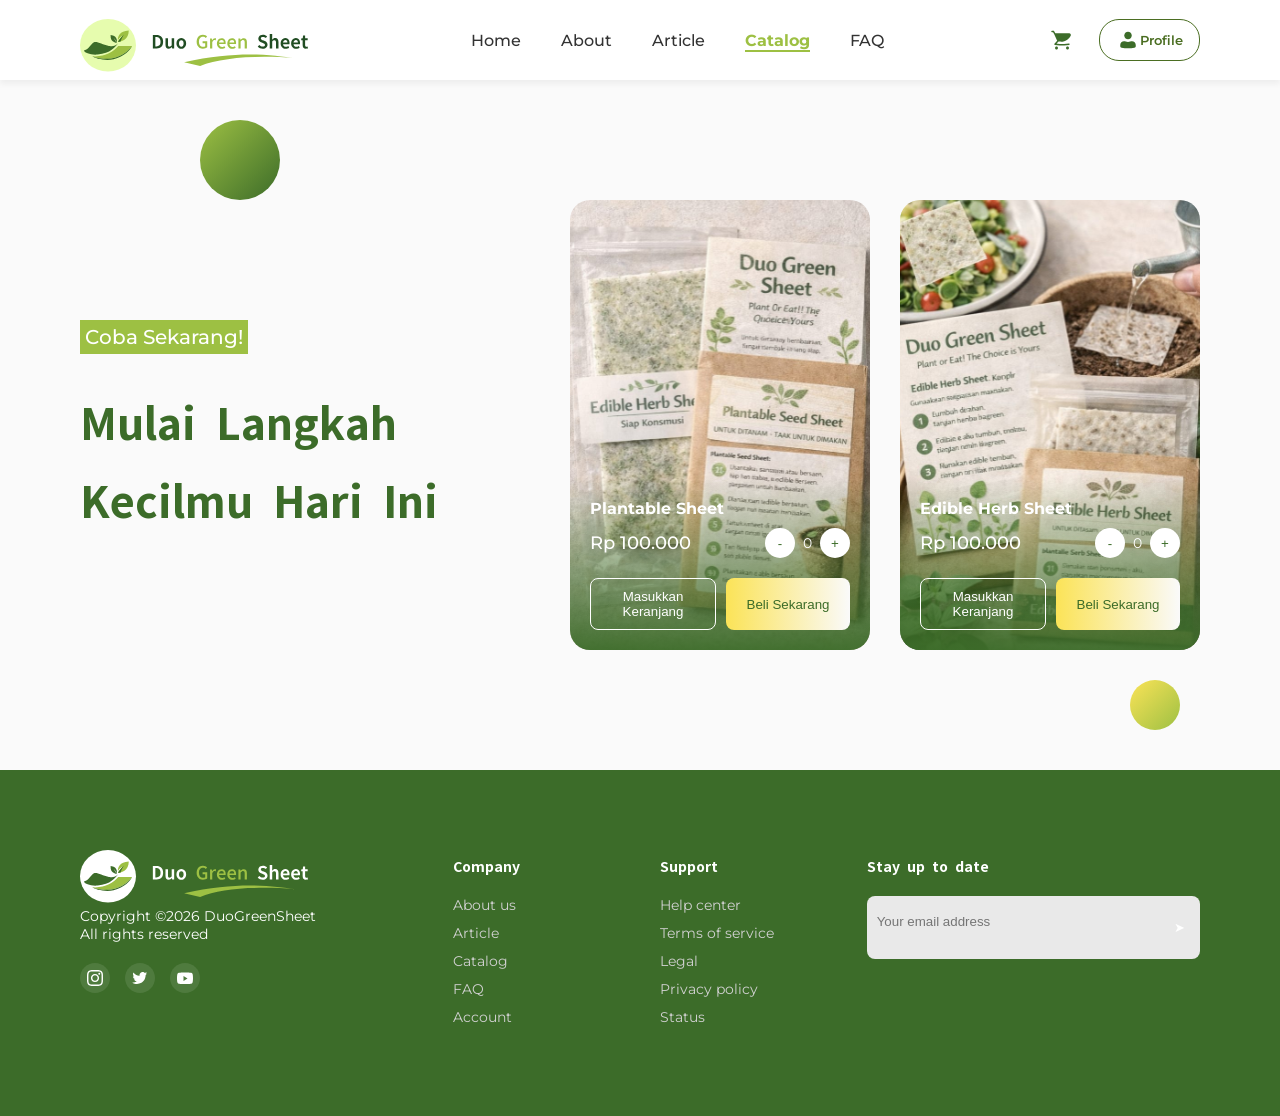
==== catalog.html @ 2142ee09 "first commit" ====
<!DOCTYPE html>
<html lang="id">
<head>
    <meta charset="UTF-8">
    <meta name="viewport" content="width=device-width, initial-scale=1.0">
    <title>Catalog - Duo Green Sheet</title>

    <link href="https://fonts.googleapis.com/css2?family=Montserrat:wght@400;500;600;700&display=swap" rel="stylesheet">
    <link rel="stylesheet" href="style.css">
</head>

<body>

<!-- NAVBAR (SAMA PERSIS HOME) -->
<nav class="navbar">
    <div class="logo">
        <img src="LogoNavbar.svg">
    </div>

    <ul class="nav-links">
        <li><a href="home.html">Home</a></li>
        <li><a href="about.html">About</a></li>
        <li><a href="article.html">Article</a></li>
        <li><a href="catalog.html" class="active">Catalog</a></li>
        <li><a href="#">FAQ</a></li>
    </ul>

    <div class="nav-actions">
        <button class="icon-btn">
            <img src="Icon/Shopping-cart.svg">
        </button>
        <button class="btn-profile">
            <img src="Icon/User.svg"> Profile
        </button>
    </div>
</nav>


<!-- SECTION CATALOG -->
<section class="catalog-section">

    <!-- TEXT KIRI -->
    <div class="catalog-text">
        <span class="badge">Coba Sekarang!</span>
        <h1>Mulai Langkah<br>Kecilmu Hari Ini</h1>
    </div>

    <!-- PRODUCT -->
    <div class="catalog-products">

        <!-- CARD 1 -->
        <div class="catalog-card">
            <img src="Plantable Seed Sheet.svg">

            <div class="catalog-overlay">
                <h3>Plantable Sheet</h3>
                <div class="price-row">
                    <p class="price">Rp 100.000</p>

                <div class="qty">
                    <button class="minus">-</button>
                    <span class="count">0</span>
                    <button class="plus">+</button>
                </div>
            </div>

                <div class="catalog-btns">
                    <button class="btn-cart">Masukkan Keranjang</button>
                    <button class="btn-buy">Beli Sekarang</button>
                </div>
            </div>
        </div>

        <!-- CARD 2 -->
        <div class="catalog-card">
            <img src="Edible Herb Sheet.svg">

            <div class="catalog-overlay">
                <h3>Edible Herb Sheet</h3>
                <div class="price-row">
                    <p class="price">Rp 100.000</p>
                
                <div class="qty">
                    <button class="minus">-</button>
                    <span class="count">0</span>
                    <button class="plus">+</button>
                </div>
            </div>
                <div class="catalog-btns">
                    <button class="btn-cart">Masukkan Keranjang</button>
                    <button class="btn-buy">Beli Sekarang</button>
                </div>
            </div>
        </div>

    </div>

    <!-- DECOR -->
    <div class="circle-decor top"></div>
    <div class="circle-decor bottom"></div>

</section>


<!-- FOOTER (SAMA HOME) -->
<footer class="footer">
    <div class="footer-container">
        <div class="footer-col">
            <img src="LogoFooter.svg" alt="Logo" class="footer-logo">
            <p>Copyright ©2026 DuoGreenSheet<br>All rights reserved</p>
            <div class="social-links">
                <a href="#"><img src="instagramicon.svg" alt="IG"></a>
                <a href="#"><img src="TwitterIcon.svg" alt="Twitter"></a>
                <a href="#"><img src="YoutubeIcon.svg" alt="YT"></a>
            </div>
        </div>

        <div class="footer-col">
            <h3>Company</h3>
            <ul>
                <li><a href="#">About us</a></li>
                <li><a href="#">Article</a></li>
                <li><a href="#">Catalog</a></li>
                <li><a href="#">FAQ</a></li>
                <li><a href="#">Account</a></li>
            </ul>
        </div>

        <div class="footer-col">
            <h3>Support</h3>
            <ul>
                <li><a href="#">Help center</a></li>
                <li><a href="#">Terms of service</a></li>
                <li><a href="#">Legal</a></li>
                <li><a href="#">Privacy policy</a></li>
                <li><a href="#">Status</a></li>
            </ul>
        </div>

        <div class="footer-col">
            <h3>Stay up to date</h3>
            <div class="newsletter">
                <input type="email" placeholder="Your email address">
                <button type="submit">➤</button>
            </div>
        </div>
    </div>
</footer>
<script>
document.querySelectorAll('.qty').forEach(qtyBox => {
    const minus = qtyBox.querySelector('.minus');
    const plus = qtyBox.querySelector('.plus');
    const count = qtyBox.querySelector('.count');

    let value = 1;

    plus.addEventListener('click', () => {
        value++;
        count.textContent = value;
    });

    minus.addEventListener('click', () => {
        if (value > 1) {
            value--;
            count.textContent = value;
        }
    });
});
</script>

</body>
</html>
---- style.css ----
@font-face {
    font-family: 'NarNoor';
    src: url('fonts/Narnoor-Regular.ttf') format('truetype');
    font-weight: 400; /* Normal */
}

@font-face {
    font-family: 'NarNoor';
    src: url('fonts/Narnoor-Medium.ttf') format('truetype');
    font-weight: 500;
}

@font-face {
    font-family: 'NarNoor';
    src: url('fonts/Narnoor-Bold.ttf') format('truetype');
    font-weight: 700;
}

@font-face {
    font-family: 'NarNoor';
    src: url('fonts/Narnoor-ExtraBold.ttf') format('truetype');
    font-weight: 800;
}
* {
    margin: 0;
    padding: 0;
    box-sizing: border-box;
}

body { height: 100vh; display: flex; }

.container { display: flex; width: 100%; }

/* Bagian Kiri (Hijau) */
.left-side { 
    flex: 1;
    background: linear-gradient(180deg, #8dc63f 0%, #4b6e22 100%);
    display: flex;
    align-items: center;
    padding-left: 80px;
    color: white;
}
.hello-label {
    background: #9DC043;
    color: white;
    padding: 5px 15px;
    font-size: 29px;
    font-weight:600;
    font-family: 'Montserrat', sans-serif;
}
.left-side h1 {
    font-family: 'NarNoor', sans-serif;
    font-size: 3.5rem;
    font-weight: 500; /* Ini akan otomatis memanggil Narnoor-Bold.ttf */
 
}

/* Bagian Kanan (Form) */
.right-side {
    flex: 1;
    display: flex;
    justify-content: center;
    align-items: center;
    background: white;
}

.login-form h2 {
    margin-bottom: 15px; font-family: 'Montserrat', sans-serif;
}
.login-form { width: 400px; }

.logo { display: flex; align-items: center; margin-bottom: 30px; gap: 10px; }

input {
    width: 100%;
    padding: 12px;
    margin: 8px 0 20px 0;
    border: 1px solid #ccc;
    border-radius: 6px;
}

.password-field {
    position: relative;
    width: 100%;
}

/* Input diberi padding kanan agar teks tidak menabrak icon */
.password-field input {
    width: 100%;
    padding: 12px 40px 12px 12px; /* padding kanan 40px supaya teks tidak tertutup icon */
    box-sizing: border-box;
}

/* Icon diposisikan absolut agar bisa masuk ke dalam input */
.eye-icon {
    position: absolute;
    right: 12px;        /* Jarak dari sisi kanan */
    top: 30%;           /* Menengahkan posisi secara vertikal */
    cursor: pointer;
    display: flex;
    align-items: center;
}

/* Atur ukuran icon */
.eye-icon img {
    width: 20px;
    height: 20px;
}

.divider { text-align: center; margin: 20px 0; color: #777; font-size: 0.9rem; }

.btn-google {
    width: 100%;
    padding: 12px;
    border: 1px solid #4b6e22;
    background: white;
    color: #4b6e22;
    border-radius: 6px;
    cursor: pointer;

    display: flex;
    align-items: center;      /* vertical center */
    justify-content: center;  /* horizontal center */
    gap: 8px;                 /* jarak icon & teks */
}

.form-actions { display: flex; gap: 10px; margin-top: 20px; }

.btn-secondary { flex: 1; padding: 12px; border: 1px solid #4b6e22; background: white; color: #4b6e22; border-radius: 6px; cursor: pointer; }
.btn-primary {
    flex: 1;
    padding: 12px;
    border: none;
    background: #aaa; /* Warna abu-abu saat belum aktif */
    color: white;
    border-radius: 6px;
    cursor: not-allowed; /* Kursor dilarang */
    transition: 0.3s;
}

/* Style tombol saat aktif */
.btn-primary.active {
    background: linear-gradient(90deg, #8dc63f 0%, #4b6e22 100%);
    cursor: pointer;
    font-display: block;
}

/* Memastikan input terhubung dengan fungsi checkForm */
input {
    width: 100%;
    padding: 12px;
    margin: 8px 0 20px 0;
    border: 1px solid #ccc;
    border-radius: 6px;
}
.right-side {
    font-family: 'Montserrat', sans-serif;
}

/* Opsional: Jika ingin memastikan input dan tombol juga ikut terupdate */
.login-form input, 
.login-form button, 
.login-form label {
    font-family: 'Montserrat', sans-serif;
}
/* Pastikan ukuran font tetap proporsional */
.login-form h2 {
    font-size: 24px;
    margin-bottom: 20px;
}

/* Container Utama */
.container {
    display: flex;
    width: 100%;
    min-height: 100vh;
    /* Transisi smooth untuk seluruh container */
    transition: all 0.4s cubic-bezier(0.25, 0.8, 0.25, 1);
}

/* Animasi Geser Smooth */
.page-transition {
    /* Animasi berjalan selama 300ms, persis seperti settingan Figma kamu */
    animation: slideInOut 0.3s cubic-bezier(0.25, 0.1, 0.25, 1) forwards;
}

@keyframes slideInOut {
    0% {
        opacity: 0;
        transform: translateX(50px); /* Mulai dari agak ke kanan */
    }
    100% {
        opacity: 1;
        transform: translateX(0);    /* Berhenti di posisi asli */
    }
}

/* Tambahkan ini agar tidak ada "kedipan" saat transisi */
body {
    overflow-x: hidden; 
}

/* Tombol agar terlihat lebih interaktif (hover effect) */
.btn-primary:not(:disabled) {
    cursor: pointer;
    transition: transform 0.2s ease, background 0.3s ease;
}

.btn-primary:not(:disabled):hover {
    transform: translateY(-2px); /* Tombol sedikit naik saat di-hover */
    box-shadow: 0 4px 10px rgba(0,0,0,0.1);
}

/* Bagian Next Step SignUp */
.progress-container { margin-bottom: 20px; }

.progress-bar {
    position: relative;
    display: flex;
    justify-content: space-between; /* INI KUNCI */
    align-items: center;
    background: #e0e0e0;
    height: 4px;
    width: 100%;
    border-radius: 2px;
}

.step {
    width: 12px;
    height: 12px;
    background: #e0e0e0;
    border-radius: 50%;
    z-index: 1;
}

.step.active {
    background: #4b6e22;
}
.form-content {
    min-height: 280px; /* sesuaikan dikit */
}
#signupForm,
#verificationSection {
    width: 100%;
}

.login-form {
    display: flex;
    flex-direction: column;
}

/* Styling kotak kode verifikasi */
.code-box {
    width: 60px !important;
    height: 60px !important;
    font-size: 24px;
    text-align: center;
    border: 2px solid #ccc;
    border-radius: 8px;
    padding: 0 !important;
    margin: 0 !important;
}

.code-box:focus {
    border-color: #4b6e22;
    outline: none;
}

.progress-bar {
    position: relative;
    display: flex;
    align-items: center;
    background: #e0e0e0;
    height: 4px;
    width: 100%;
    border-radius: 2px;
}

/* GARIS YANG GERAK */
.progress-fill {
    position: absolute;
    height: 100%;
    width: 0%;
    background: #4b6e22;
    border-radius: 2px;
    transition: width 0.4s ease;
}

/* STEP */
.step {
    height: 12px;
    width: 12px;
    background: #e0e0e0;
    border-radius: 50%;
    z-index: 1;
}

/* STEP AKTIF */
.step.active {
    background: #4b6e22;
}

select {
    width: 100%;
    padding: 12px;
    margin: 8px 0 20px 0;
    border: 1px solid #ccc;
    border-radius: 6px;
    background: white;
    cursor: pointer;
    font-family: 'Montserrat', sans-serif;
}

/* Latar belakang buram */
.modal-overlay {
    position: fixed;
    top: 0;
    left: 0;
    width: 100%;
    height: 100%;
    background: rgba(0, 0, 0, 0.4); /* Hitam transparan */
    backdrop-filter: blur(5px); /* EFEK BURAM */
    display: flex;
    justify-content: center;
    align-items: center;
    z-index: 1000;
}

/* Kotak Pop-up */
.modal-content {
    background: #4b6e22; /* Hijau tua */
    color: white;
    padding: 40px;
    border-radius: 15px;
    text-align: center;
    width: 300px;
    font-family: 'Montserrat', sans-serif;
}

/* Spinner sederhana menggunakan CSS */
.spinner {
    width: 40px;
    height: 40px;
    border: 4px solid rgba(255,255,255,0.3);
    border-top: 4px solid white;
    border-radius: 50%;
    margin: 0 auto 20px;
    animation: spin 1s linear infinite;
}

@keyframes spin {
    0% { transform: rotate(0deg); }
    100% { transform: rotate(360deg); }
}

/* INI HALAMAN HOME! */
/* Navbar Styling */

body {
    display: block;
    margin: 0;
}
.logo img {
    padding-top: 40px; /* adjust sampai sejajar */
}
.navbar {
    display: flex;
    justify-content: space-between;
    align-items: center;
    height: 80px;
    padding: 20px 80px;
    padding-top: px;
    font-family: 'Montserrat', sans-serif;
    width: 100%;
    background: white;
    
    /* Tambahkan baris ini */
    box-shadow: 0 4px 6px rgba(0, 0, 0, 0.05); 
    
    /* Tambahkan z-index agar shadow tidak tertutup konten di bawahnya */
    position: fixed;
    top: 0;
    left: 0;
    z-index: 100;
    
}
.nav-links {
    display: flex;
    list-style: none;
    gap: 40px;
    align-items: center; /* Memastikan teks menu sejajar dengan logo */
    margin: 0;
    padding: 0;
}

.nav-links a {
    text-decoration: none;
    color: #333;
    font-weight: 500;
}

.nav-links a.active {
    color: #9DC043;
    font-weight: 700;
    border-bottom: 2px solid #9DC043;
}

.nav-actions { 
    display: flex; 
    gap: 20px; 
    align-items: center; /* Memastikan ikon keranjang & tombol profil sejajar */
}

/* Hero Section */
body {
    /* Tinggi navbar kamu adalah 80px, jadi tambahkan padding sebanyak itu */
    padding-top: 80px; 
    margin: 0;
}
.hero {
    position: relative; /* Penting untuk lapisan */
    display: flex;
    align-items: center;
    justify-content: space-between;
    padding: 0px 80px;
    background: linear-gradient(to right, #3C6C29, #3C6C29);
    margin: 0px;
    color: white;
    min-height: 90vh;

/* LAPISAN WARNA DI ATAS GAMBAR */
    background-image: 
        /* 1. Gradasi Warna (Lapisan Atas) */
         linear-gradient(
        to right, 
        rgba(75, 110, 34, 10),  /* kiri solid */
        rgba(75, 110, 34, 0)  /* kanan transparan */
        ),   /* kanan lebih transparan */
        /* 2. Gambar Latar Belakang (Lapisan Bawah) */
        url('herobanner.svg'); /* <-- Masukkan path gambar di sini */
    
    /* Pengaturan Gambar agar Full Layar dan Rapi */
    background-size: cover;      /* Gambar menutupi seluruh area section */
    background-position: center; /* Gambar diposisikan di tengah */
    background-repeat: no-repeat; /* Gambar tidak mengulang */

    /* INI KUNCI EFEK LENGKUNGAN */
    clip-path: ellipse(150% 100% at 50% 0%);
    
    /* Tambahan agar tidak ada jarak antara section di bawahnya */
    margin-bottom: -50px; 
    z-index: 1;
}**

.hero-content { flex: 1; max-width: 50%;}
.hero-content h1 {
    font-size: 3rem;
    margin: 10px 0;
    font-family: 'NarNoor', sans-serif;
    font-weight: 500; /* biar tegas */
    line-height: 1.1;
}
.hero-content .subtitle { font-size: 25px; font-family: 'Montserrat', sans-serif;}

.btn-explore {
    padding: 15px 30px;
    color: #3C6C29;
    background: linear-gradient(to right, #FBE357, #FAFAFA);
    border: none;
    border-radius: 8px;
    font-weight: 600;
    cursor: pointer;
    margin-top: 20px;
    font-family: 'Montserrat', sans-serif;
    font-size: medium;
}

/* Memastikan gambar memiliki tempat */
.hero-image {
    flex: 1;
    display: flex;
    justify-content: flex-end;
}

.hero-image { flex: 1; display: flex; justify-content: flex-end; }
.placeholder-img {
    width: 400px;
    height: 400px;
    background: rgba(255,255,255,0.2);
    border-radius: 20px;
}

.icon-btn {
    background: transparent;
    border: none;
    cursor: pointer;
    padding: 5px;
}

.btn-profile {
    display: flex;
    align-items: center;
    padding: 8px 16px;
    background: white;
    border: 1px solid #4b6e22;
    border-radius: 20px;
    cursor: pointer;
    font-family: 'Montserrat', sans-serif;
    color: #4b6e22;
    font-weight: 600;
}

/* Mengatur ukuran img di dalam button */
.nav-actions button img {
    display: block;
}

/* SECTION 2 */
.about-section {
    display: flex;
    align-items: center;
    justify-content: space-between;
    padding: 80px 80px;
    background-color: #FFF6D9; /* Warna latar belakang */
    min-height: 800px;
}

.about-content {
    flex: 1;
    padding-right: 40px;
}

.about-content .badge {
    background-color: #9DC043;
    color: white;
    font-size: 20px;
    padding: 5px 5px;
    font-family: 'Montserrat', sans-serif;
    font-weight: 500;
    display: inline-block;
    margin-bottom: 5px;
}

.about-content h1 {
    font-family: 'NarNoor', sans-serif;
    font-size: 50px;
    font-weight: 500;
    color: #3C6C29;

    margin-top: 0; 
    margin-bottom: 10px;  /* opsional */
}


.about-content p {
    font-family: 'Montserrat', sans-serif;
    color: #555;
    font-size: 18px;
    line-height: 1.6;
    margin-bottom: 20px;
    font-weight: 500;
    text-align: justify;
}

/* Area Gambar dengan Efek Kotak */
.about-image {
    flex: 1;
    position: relative;
    height: 400px;
    display: flex;
    align-items: center;
    justify-content: center;
}

.box-back {
    position: absolute;
    width: 150px;
    height: 150px;
    background-color: #3C6C29;
    top: -20px;
    left: -20px;
    border-radius: 20px;
    z-index: 1;
}

.box-front {
    position: absolute;
    width: 150px;
    height: 150px;
    background-color: #9DC043;
    bottom: -20px;
    right: -20px;
    border-radius: 20px;
    z-index: 1;
}

.product-img {
    position: relative;
    z-index: 2;
    width: 100%;
    max-width: 500px;
    border-radius: 20px;
}

/* SECTION 3 */
.product-section {
    padding: 80px 80px;
    text-align: center;
    background: #FAFAFA;
}
.badge {
    background-color: #9DC043;
    color: white;
    font-size: 20px; /* Disesuaikan agar tidak terlalu besar */
    padding: 5px 5px; /* Lebarkan samping agar terlihat seperti pill */
    border-radius: 0px; /* Membuat sudutnya melengkung */
    font-family: 'Montserrat', sans-serif;
    font-weight: 500;
    display: inline-block; /* Agar bisa diatur rata tengah oleh parent */
    margin-bottom: 15px;
}
.header-section { 
    text-align: center; 
    margin-bottom: 40px; 
}

.header-section p {
    font-family: 'Montserrat', sans-serif;
    font-size: 18px;
    color: #777;
    text-align: center;
}

.header-section h2 {
    font-family: 'NarNoor', sans-serif;
    font-size: 50px;
    font-weight: 500;
    color: #3C6C29;
    text-align: center;
    margin-top: 0; 
    margin-bottom: 25px;
    line-height: 1.0;
}

.product-grid {
    display: grid;
    grid-template-columns: repeat(2, 350px);
    justify-content: center;
    gap: 30px;
    max-width: 1200px;
    margin: 0 auto;
}

.product-card {
    position: relative;
    border-radius: 20px;
    overflow: hidden;
    height: 500px; /* Kurangi tinggi agar tidak terlalu panjang */
    width: 100%;
    margin: 0 auto;
    aspect-ratio: 2 / 4; /* 🔥 bikin lebih tinggi (portrait) */
}

.product-card img {
    width: 100%;
    height: 100%;
    object-fit: cover; /* Memastikan gambar mengisi area tanpa distorsi */
    transition: transform 0.5s ease;
}

.product-section {
    position: relative; /* Penting untuk posisi elemen dekoratif */
    padding: 100px 80px;
    text-align: left; /* lebih tinggi dikit */
    font-family: 'Montserrat', sans-serif;
    font-size: 14px;
    overflow: hidden;
    background-color: #FAFAFA;
}

/* Overlay gradasi di bawah gambar */
.card-overlay {
    position: absolute;
    bottom: 0;
    left: 0;
    width: 100%;
    padding: 30px 100px 30px 30px;

    background: linear-gradient(
        to top,
        rgba(60, 108, 41, 0.95),
        rgba(60, 108, 41, 0.6),
        rgba(60, 108, 41, 0)
    );

    color: white;
}

.card-overlay h3 { font-family: 'NarNoor', sans-serif; font-size: 1.8rem; margin-bottom: 10px; }

/* Tombol Panah */
.arrow-btn {
    position: absolute;
    bottom: 30px;
    right: 30px;
    width: 70px;
    height: 70px;
    border-radius: 50%;
    border: none;
    background: linear-gradient(to right, #FBE357, #FAFAFA);
    font-size: 24px;
    cursor: pointer;
    transition: 0.3s;
    color: #3C6C29;
}

.arrow-btn:hover { transform: scale(1.1); }

/* Segitiga Kiri Atas */
.product-section::before {
    content: '';
    position: absolute; /* Ubah ke absolute */
    top: 0;             /* Tempel di atas */
    left: 0;            /* Tempel di kiri */
    width: 300px;
    height: 300px;
    background: #ebebeb; /* Ganti warna agar terlihat (sebelumnya terlalu abu-abu) */
    clip-path: polygon(0 0, 100% 0, 0 100%); 
    opacity: 0.3; 
    z-index: 0;
}

/* Segitiga Kanan Bawah */
.product-section::after {
    content: '';
    position: absolute; /* Ubah ke absolute */
    top: 0;          /* Tempel di bawah */
    right: 0;           /* Tempel di kanan */
    width: 300px;
    height: 300px;
    background: #ebebeb; /* Ganti warna agar terlihat */
    clip-path: polygon(0 0, 100% 0, 100% 100%);
    opacity: 0.3;
    z-index: 0;
}

/* Pastikan konten di atas dekorasi */
.header-section, .product-grid {
    position: relative;
    z-index: 1;
}

.circle-decor {
    position: absolute;
    border-radius: 50%;
    z-index: 0;
    pointer-events: none; /* biar ga ganggu klik */
}

/* Lingkaran atas kiri */
.circle-top {
    width: 80px;
    height: 80px;
    top: 40px;
    left: 100px;

    background: linear-gradient(
        135deg,
        #9DC043,
        #4b6e22
    );

    opacity: 0.9;
}

/* Lingkaran bawah kanan */
.circle-bottom {
    width: 100px;
    height: 100px;
    bottom: 20px;
    right: 50px;

    background: linear-gradient(
        135deg,
        #FBE357,
        #9DC043
    );

    opacity: 0.9;
}

/* SECTION 4 */
.cert-section {
    padding: 80px 80px;
    background-color: #3C6C29;
    color: white;
    text-align: center;
    min-height: 700px;
}
.badge {
    background-color: #9DC043;
    color: white;
    font-size: 20px; /* Disesuaikan agar tidak terlalu besar */
    padding: 5px 5px; /* Lebarkan samping agar terlihat seperti pill */
    border-radius: 0px; /* Membuat sudutnya melengkung */
    font-family: 'Montserrat', sans-serif;
    font-weight: 500;
    display: inline-block; /* Agar bisa diatur rata tengah oleh parent */
    margin-bottom: 0px;
}

.cert-header {margin-bottom: 50px; }
.cert-header h2 { font-family: 'NarNoor', sans-serif; font-size: 50px; margin: 10px 0;
    font-weight: 500; }
.cert-header p { font-family: 'Montserrat', sans-serif; font-size: 18px; margin: 10px 0;
    font-weight: 400; color: #ebebeb; }
.cert-container {
    display: flex;
    justify-content: center; /* Menjaga kartu tetap di tengah */
    gap: 20px;               /* Jarak antar kartu */
    flex-wrap: wrap;         /* Agar responsif di layar kecil */
}
.cert-card {
    background: white;
    color: #333;
    width: 200px;            /* Lebar tetap agar tidak kelebaran */
    height: 350px;           /* Tinggi tetap untuk kesan rapi */
    border-radius: 20px;     /* Lengkungan sudut yang lembut */
    display: flex;
    flex-direction: column;
    align-items: center;
    justify-content: center;
    padding: 20px;
    transition: transform 0.3s ease;
}

.cert-card img {
    max-width: 120px;        /* Batasi ukuran logo */
    height: auto;
    margin-bottom: 20px;
}

.cert-card p {
    font-family: 'Montserrat', sans-serif;
    font-size: 16px;
    font-weight: 500;
    line-height: 1.4;
    margin-top: 10px ;
}

/* Efek hover agar terlihat interaktif */
.cert-card:hover {
    transform: translateY(-10px);
}

/* SECTION 5 */
.trust-section {
    padding: 60px 50px;
    background-color: #FFF6D9; /* Warna latar sesuai contoh */
    font-family: 'Montserrat', sans-serif;
}
.trust-container {
    display: flex;
    justify-content: space-between;
    align-items: center;
    max-width: 1200px;
    margin: 0 auto;
    gap: 60px;
}

/* Bagian Teks */
.trust-text { flex: 1; }
.trust-text h2 { 
    font-family: 'NarNoor', sans-serif; 
    font-size: 3rem; 
    color: #3C6C29; 
    margin: 10px 0; 
}
.line { 
    width: 350px; 
    height: 2px; 
    background-color: #3C6C29; 
    margin-top: 20px; 
}

/* Bagian Kartu Statistik */
.trust-stats {
    display: flex;
    gap: 20px;
}

.stat-card {
    background-color: #FAF0C6; /* Warna kotak statistik sedikit lebih gelap dari background */
    width: 200px;
    height: 200px;
    display: flex;
    flex-direction: column;
    justify-content: center;
    align-items: center;
    text-align: center;
    border-radius: 4px; /* Sesuai contoh yang kotak kaku */
}

.stat-card h3 { 
    font-size: 2.5rem; 
    color: #3C6C29; 
    margin: 0; 
    font-family: 'NarNoor', sans-serif;
}

.stat-card p { 
    margin-top: 10px; 
    font-size: 14px; 
    color: #3C6C29; 
    font-weight: 600;
}
.testimonial-section {
    padding: 50px 100px;
    background-color: #9DC043;
    overflow: hidden;
}

.testimonial-container {
    display: flex;
    gap: 30px;
    overflow-x: hidden; /* Sembunyikan scrollbar bawaan */
    scroll-behavior: smooth;
    padding-bottom: 40px;
}

.testimonial-card {
    background: white;
    padding: 30px;
    border-radius: 20px;
    min-width: 500px; /* Lebar kartu */
    box-shadow: 0 10px 20px rgba(0,0,0,0.1);
    font-family: 'Montserrat', sans-serif;
}

.user-info { display: flex; align-items: center; gap: 15px; margin-bottom: 20px; font-family: 'Montserrat', sans-serif; }
.user-info img { width: 60px; height: 60px; border-radius: 20%; }
.quote-icon { margin-left: auto; font-size: 40px; color: #3C6C29; }
.stars { color: #FFD700; }

.carousel-nav { display: flex; justify-content: center; align-items: center; gap: 20px; }
.carousel-nav button { 
    right: 30px;
    width: 50px;
    height: 50px;
    border-radius: 50%;
    border: none;
    background: linear-gradient(to right, #FBE357, #FAFAFA);
    font-size: 24px;
    cursor: pointer;
    transition: 0.3s;
    color: #3C6C29;
}
.carousel-nav button.left {
    transform: rotate(180deg);
}

.line-indicator {
    width: 100px;
    height: 4px;
    background: #ccc;
    border-radius: 2px;
    position: relative;
    margin: 0 20px;
}

.progress-bar {
    width: 30%; /* Panjang awal indikator */
    height: 100%;
    background: #3C6C29;
    position: absolute;
    transition: left 0.3s ease;
    left: 0;
}

/* FOOTER*/
.footer {
    background-color: #3C6C29; /* Hijau tua */
    color: white;
    padding: 80px 80px;
    font-size: 14px;
    font-family: 'Montserrat', sans-serif;
}

.footer-container {
    display: grid;
    grid-template-columns: 2fr 1fr 1fr 2fr;
    gap: 40px;
}

.footer-col h3 { font-family: 'NarNoor', sans-serif; margin-bottom: 20px; }
.footer-col ul { list-style: none; padding: 0; }
.footer-col ul li { margin-bottom: 10px; }
.footer-col a { color: #d1d1d1; text-decoration: none; font-family: 'Montserrat', sans-serif; }

/* Newsletter Input */
.newsletter {
    display: flex;
    background: rgb(233, 233, 233) ;
    border-radius: 8px;
    padding: 5px;
}
.newsletter input {
    background: transparent;
    border: none;
    padding: 5px;
    color: white;
    width: 100%;
}
.newsletter button {
    background: transparent;
    border: none;
    color: white;
    padding: 10px;
    cursor: pointer;
}

/* Social Icons */
.social-links { display: flex; gap: 15px; margin-top: 20px; }
.social-links img { width: 30px; height: 30px; }

/* HALAMAN ARTICLE */
/* HERO ARTICLE */
.article-hero {
    padding: 80px 80px 80px;
    text-align: center;
    background-color: #FFF6D9;
}

.article-hero h1 {
    font-family: 'NarNoor', sans-serif;
    font-size: 42px;
    color: #3C6C29;
    margin-bottom: 15px;
}

.article-hero p {
    font-family: 'Montserrat', sans-serif;
    font-size: 16px;
    color: #777;
    max-width: 600px;
    margin: 0 auto;
}

/* SECTION */
.article-section {
    padding: 80px;
    background: #FAFAFA;
}

/* GRID */
.article-grid {
    display: grid;
    grid-template-columns: repeat(4, 1fr);
    gap: 30px;
}

/* CARD */
.article-card {
    background: white;
    border-radius: 20px;
    overflow: hidden;
    transition: 0.3s;
}

.article-card:hover {
    transform: translateY(-10px);
}

.article-card img {
    width: 100%;
    height: 180px;
    object-fit: cover;
}

/* CONTENT */
.article-content {
    padding: 20px;
    font-family: 'Montserrat', sans-serif;
}

.article-content h3 {
    font-size: 16px;
    font-weight: 600;
    margin-bottom: 10px;
}

.article-content p {
    font-size: 14px;
    color: #666;
    margin-bottom: 15px;
}

.article-content a {
    color: #3C6C29;
    font-weight: 600;
    text-decoration: none;
}

/* LOAD MORE */
.load-more {
    text-align: center;
    margin-top: 50px;
}

.load-more button {
    background: none;
    border: none;
    font-family: 'Montserrat', sans-serif;
    color: #666;
    cursor: pointer;
}
.hidden {
    display: none;
}

.show {
    display: block;
}

/* ===== CATALOG SECTION ===== */
.catalog-section {
    display: flex;
    align-items: center;
    justify-content: space-between;
    padding: 120px 80px;
    background: #FAFAFA;
    position: relative;
    overflow: hidden;
}

/* TEXT */
.catalog-text h1 {
    font-family: 'NarNoor', sans-serif;
    font-size: 50px;
    color: #3C6C29;
    margin-top: 20px;
}

/* PRODUCTS */
.catalog-products {
    display: flex;
    gap: 30px;
}

/* CARD */
.catalog-card {
    position: relative;
    width: 300px;
    height: 450px;
    border-radius: 20px;
    overflow: hidden;
}

.catalog-card img {
    width: 100%;
    height: 100%;
    object-fit: cover;
}

/* OVERLAY */
.catalog-overlay {
    position: absolute;
    bottom: 0;
    width: 100%;
    padding: 20px;
    font-size: 14px;
    font-family: 'Montserrat', sans-serif;

    background: linear-gradient(
        to top,
        rgba(60,108,41,0.95),
        rgba(60,108,41,0.5),
        transparent
    );
    color: white;
}

.price-row {
    display: flex;
    justify-content: space-between;
    align-items: center;
    margin: 10px 0 20px;
}

.price {
    font-size: 18px;
    font-weight: 500;
}

/* QTY */
.qty {
    display: flex;
    align-items: center;
    gap: 10px;
}

.qty button {
    width: 30px;
    height: 30px;
    border-radius: 50%;
    border: none;
    background: white;
    color: #3C6C29;
    cursor: pointer;
}

/* BUTTON */
.catalog-btns {
    display: flex;
    gap: 10px;
}

.btn-cart {
    flex: 1;
    background: transparent;
    border: 1px solid white;
    color: white;
    padding: 10px;
    border-radius: 8px;
}

.btn-buy {
    flex: 1;
    background: linear-gradient(to right, #FBE357, #FAFAFA);
    border: none;
    color: #3C6C29;
    padding: 10px;
    border-radius: 8px;
}

/* DECOR */
.circle-decor {
    position: absolute;
    border-radius: 50%;
    z-index: 0;
}

.circle-decor.top {
    width: 80px;
    height: 80px;
    top: 40px;
    left: 200px;
    background: linear-gradient(135deg, #9DC043, #3C6C29);
}

.circle-decor.bottom {
    width: 50px;
    height: 50px;
    bottom: 40px;
    right: 100px;
    background: linear-gradient(135deg, #FBE357, #9DC043);
}
.top-row {
    display: flex;
    justify-content: space-between;
    align-items: center;
}

/* biar qty ga turun */
.qty {
    display: flex;
    align-items: center;
    gap: 8px;
}
.qty span {
    transition: 0.2s;
}

/* ===== DETAIL PRODUK SECTION ===== */
/* BACK BUTTON */
.back-btn {
    padding: 40px 80px 20px;
}

.back-btn a {
    text-decoration: none;
    color: #3C6C29;
    font-family: 'Montserrat', sans-serif;
    font-weight: 600;
    display: inline-flex;
    align-items: center;
    gap: 10px;
}

/* ROTATE ICON */
.back-btn a::before {
    content: "➜";
    display: inline-block;
    transform: rotate(180deg);
    font-size: 18px;
}


/* DETAIL SECTION */
.detail-section {
    padding: 20px 80px 60px;
}

.detail-container {
    display: flex;
    gap: 50px;
    align-items: center;
}

.detail-image {
    position: relative;
    flex: 1;
}

.detail-image img {
    width: 100%;
    border-radius: 20px;
}

/* circle dekor */
.detail-circle {
    width: 80px;
    height: 80px;
    position: absolute;
    bottom: -20px;
    right: -20px;
    border-radius: 50%;
    background: linear-gradient(135deg, #FBE357, #9DC043);
}

/* CONTENT */
.detail-content {
    flex: 1;
    padding-top: 0px;
}

.detail-content h1 {
    font-family: 'NarNoor', sans-serif;
    font-size: 40px;
    color: #3C6C29;
}

/* DESKRIPSI FIX */
.detail-content .desc {
    font-family: 'Montserrat', sans-serif;
    color: #555;
    margin: 15px 0;
    line-height: 1.7;
}

.detail-content h3 {
    margin-top: 20px;
    color: #3C6C29;
    font-family: 'Montserrat', sans-serif;
}

.detail-content ul,
.detail-content ol {
    margin-left: 20px;
    margin-top: 10px;
    font-family: 'Montserrat', sans-serif;
    color: #555;
}


/* BENEFIT */
.benefit-section {
    background: #f5f5f5;
    padding: 60px 80px;
    text-align: center;
}

.benefit-section h2 {
    font-family: 'NarNoor', sans-serif; /* ✅ FIX */
    color: #3C6C29;
    margin-bottom: 30px;
}

.benefit-list {
    display: flex;
    justify-content: center;
    flex-wrap: wrap;
    gap: 20px;
}

.benefit-item {
    background: white;
    padding: 15px 25px;
    border-radius: 20px;
    font-family: 'Montserrat', sans-serif;
    box-shadow: 0 5px 10px rgba(0,0,0,0.05);
}


/* BAHAN */
.bahan-section {
    padding: 60px 80px;
    text-align: center;
}

.bahan-section h2 {
    font-family: 'NarNoor', sans-serif;
    color: #3C6C29;
}

.bahan-section span {
    background: #9DC043;
    color: white;
    padding: 5px 10px;
}

.bahan-grid {
    display: grid;
    grid-template-columns: repeat(4, 1fr);
    margin-top: 40px;
}

.bahan-grid img {
    width: 100%;
    height: 250px;
    object-fit: cover;
}
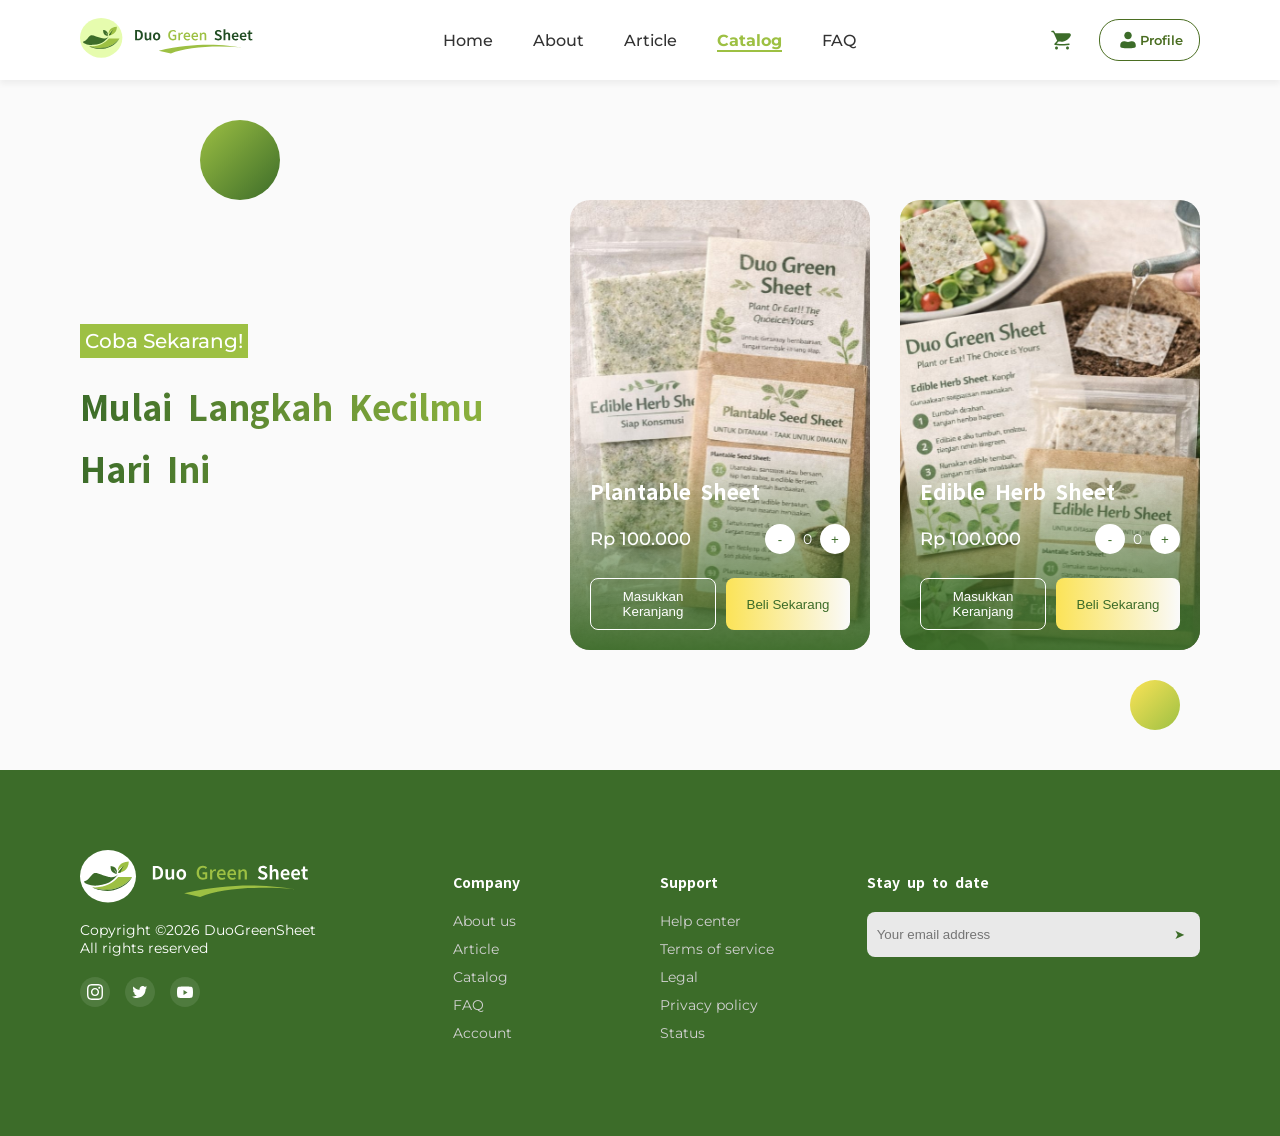
==== commit 84620540: "update project terbaru" ====
--- a/catalog.html
+++ b/catalog.html
@@ -42,7 +42,7 @@
     <!-- TEXT KIRI -->
     <div class="catalog-text">
         <span class="badge">Coba Sekarang!</span>
-        <h1>Mulai Langkah<br>Kecilmu Hari Ini</h1>
+        <h1 class="gradient-text">Mulai Langkah Kecilmu Hari Ini</h1>
     </div>
 
     <!-- PRODUCT -->
--- a/style.css
+++ b/style.css
@@ -21,337 +21,6 @@
     src: url('fonts/Narnoor-ExtraBold.ttf') format('truetype');
     font-weight: 800;
 }
-* {
-    margin: 0;
-    padding: 0;
-    box-sizing: border-box;
-}
-
-body { height: 100vh; display: flex; }
-
-.container { display: flex; width: 100%; }
-
-/* Bagian Kiri (Hijau) */
-.left-side { 
-    flex: 1;
-    background: linear-gradient(180deg, #8dc63f 0%, #4b6e22 100%);
-    display: flex;
-    align-items: center;
-    padding-left: 80px;
-    color: white;
-}
-.hello-label {
-    background: #9DC043;
-    color: white;
-    padding: 5px 15px;
-    font-size: 29px;
-    font-weight:600;
-    font-family: 'Montserrat', sans-serif;
-}
-.left-side h1 {
-    font-family: 'NarNoor', sans-serif;
-    font-size: 3.5rem;
-    font-weight: 500; /* Ini akan otomatis memanggil Narnoor-Bold.ttf */
- 
-}
-
-/* Bagian Kanan (Form) */
-.right-side {
-    flex: 1;
-    display: flex;
-    justify-content: center;
-    align-items: center;
-    background: white;
-}
-
-.login-form h2 {
-    margin-bottom: 15px; font-family: 'Montserrat', sans-serif;
-}
-.login-form { width: 400px; }
-
-.logo { display: flex; align-items: center; margin-bottom: 30px; gap: 10px; }
-
-input {
-    width: 100%;
-    padding: 12px;
-    margin: 8px 0 20px 0;
-    border: 1px solid #ccc;
-    border-radius: 6px;
-}
-
-.password-field {
-    position: relative;
-    width: 100%;
-}
-
-/* Input diberi padding kanan agar teks tidak menabrak icon */
-.password-field input {
-    width: 100%;
-    padding: 12px 40px 12px 12px; /* padding kanan 40px supaya teks tidak tertutup icon */
-    box-sizing: border-box;
-}
-
-/* Icon diposisikan absolut agar bisa masuk ke dalam input */
-.eye-icon {
-    position: absolute;
-    right: 12px;        /* Jarak dari sisi kanan */
-    top: 30%;           /* Menengahkan posisi secara vertikal */
-    cursor: pointer;
-    display: flex;
-    align-items: center;
-}
-
-/* Atur ukuran icon */
-.eye-icon img {
-    width: 20px;
-    height: 20px;
-}
-
-.divider { text-align: center; margin: 20px 0; color: #777; font-size: 0.9rem; }
-
-.btn-google {
-    width: 100%;
-    padding: 12px;
-    border: 1px solid #4b6e22;
-    background: white;
-    color: #4b6e22;
-    border-radius: 6px;
-    cursor: pointer;
-
-    display: flex;
-    align-items: center;      /* vertical center */
-    justify-content: center;  /* horizontal center */
-    gap: 8px;                 /* jarak icon & teks */
-}
-
-.form-actions { display: flex; gap: 10px; margin-top: 20px; }
-
-.btn-secondary { flex: 1; padding: 12px; border: 1px solid #4b6e22; background: white; color: #4b6e22; border-radius: 6px; cursor: pointer; }
-.btn-primary {
-    flex: 1;
-    padding: 12px;
-    border: none;
-    background: #aaa; /* Warna abu-abu saat belum aktif */
-    color: white;
-    border-radius: 6px;
-    cursor: not-allowed; /* Kursor dilarang */
-    transition: 0.3s;
-}
-
-/* Style tombol saat aktif */
-.btn-primary.active {
-    background: linear-gradient(90deg, #8dc63f 0%, #4b6e22 100%);
-    cursor: pointer;
-    font-display: block;
-}
-
-/* Memastikan input terhubung dengan fungsi checkForm */
-input {
-    width: 100%;
-    padding: 12px;
-    margin: 8px 0 20px 0;
-    border: 1px solid #ccc;
-    border-radius: 6px;
-}
-.right-side {
-    font-family: 'Montserrat', sans-serif;
-}
-
-/* Opsional: Jika ingin memastikan input dan tombol juga ikut terupdate */
-.login-form input, 
-.login-form button, 
-.login-form label {
-    font-family: 'Montserrat', sans-serif;
-}
-/* Pastikan ukuran font tetap proporsional */
-.login-form h2 {
-    font-size: 24px;
-    margin-bottom: 20px;
-}
-
-/* Container Utama */
-.container {
-    display: flex;
-    width: 100%;
-    min-height: 100vh;
-    /* Transisi smooth untuk seluruh container */
-    transition: all 0.4s cubic-bezier(0.25, 0.8, 0.25, 1);
-}
-
-/* Animasi Geser Smooth */
-.page-transition {
-    /* Animasi berjalan selama 300ms, persis seperti settingan Figma kamu */
-    animation: slideInOut 0.3s cubic-bezier(0.25, 0.1, 0.25, 1) forwards;
-}
-
-@keyframes slideInOut {
-    0% {
-        opacity: 0;
-        transform: translateX(50px); /* Mulai dari agak ke kanan */
-    }
-    100% {
-        opacity: 1;
-        transform: translateX(0);    /* Berhenti di posisi asli */
-    }
-}
-
-/* Tambahkan ini agar tidak ada "kedipan" saat transisi */
-body {
-    overflow-x: hidden; 
-}
-
-/* Tombol agar terlihat lebih interaktif (hover effect) */
-.btn-primary:not(:disabled) {
-    cursor: pointer;
-    transition: transform 0.2s ease, background 0.3s ease;
-}
-
-.btn-primary:not(:disabled):hover {
-    transform: translateY(-2px); /* Tombol sedikit naik saat di-hover */
-    box-shadow: 0 4px 10px rgba(0,0,0,0.1);
-}
-
-/* Bagian Next Step SignUp */
-.progress-container { margin-bottom: 20px; }
-
-.progress-bar {
-    position: relative;
-    display: flex;
-    justify-content: space-between; /* INI KUNCI */
-    align-items: center;
-    background: #e0e0e0;
-    height: 4px;
-    width: 100%;
-    border-radius: 2px;
-}
-
-.step {
-    width: 12px;
-    height: 12px;
-    background: #e0e0e0;
-    border-radius: 50%;
-    z-index: 1;
-}
-
-.step.active {
-    background: #4b6e22;
-}
-.form-content {
-    min-height: 280px; /* sesuaikan dikit */
-}
-#signupForm,
-#verificationSection {
-    width: 100%;
-}
-
-.login-form {
-    display: flex;
-    flex-direction: column;
-}
-
-/* Styling kotak kode verifikasi */
-.code-box {
-    width: 60px !important;
-    height: 60px !important;
-    font-size: 24px;
-    text-align: center;
-    border: 2px solid #ccc;
-    border-radius: 8px;
-    padding: 0 !important;
-    margin: 0 !important;
-}
-
-.code-box:focus {
-    border-color: #4b6e22;
-    outline: none;
-}
-
-.progress-bar {
-    position: relative;
-    display: flex;
-    align-items: center;
-    background: #e0e0e0;
-    height: 4px;
-    width: 100%;
-    border-radius: 2px;
-}
-
-/* GARIS YANG GERAK */
-.progress-fill {
-    position: absolute;
-    height: 100%;
-    width: 0%;
-    background: #4b6e22;
-    border-radius: 2px;
-    transition: width 0.4s ease;
-}
-
-/* STEP */
-.step {
-    height: 12px;
-    width: 12px;
-    background: #e0e0e0;
-    border-radius: 50%;
-    z-index: 1;
-}
-
-/* STEP AKTIF */
-.step.active {
-    background: #4b6e22;
-}
-
-select {
-    width: 100%;
-    padding: 12px;
-    margin: 8px 0 20px 0;
-    border: 1px solid #ccc;
-    border-radius: 6px;
-    background: white;
-    cursor: pointer;
-    font-family: 'Montserrat', sans-serif;
-}
-
-/* Latar belakang buram */
-.modal-overlay {
-    position: fixed;
-    top: 0;
-    left: 0;
-    width: 100%;
-    height: 100%;
-    background: rgba(0, 0, 0, 0.4); /* Hitam transparan */
-    backdrop-filter: blur(5px); /* EFEK BURAM */
-    display: flex;
-    justify-content: center;
-    align-items: center;
-    z-index: 1000;
-}
-
-/* Kotak Pop-up */
-.modal-content {
-    background: #4b6e22; /* Hijau tua */
-    color: white;
-    padding: 40px;
-    border-radius: 15px;
-    text-align: center;
-    width: 300px;
-    font-family: 'Montserrat', sans-serif;
-}
-
-/* Spinner sederhana menggunakan CSS */
-.spinner {
-    width: 40px;
-    height: 40px;
-    border: 4px solid rgba(255,255,255,0.3);
-    border-top: 4px solid white;
-    border-radius: 50%;
-    margin: 0 auto 20px;
-    animation: spin 1s linear infinite;
-}
-
-@keyframes spin {
-    0% { transform: rotate(0deg); }
-    100% { transform: rotate(360deg); }
-}
 
 /* INI HALAMAN HOME! */
 /* Navbar Styling */
@@ -359,56 +28,65 @@
 body {
     display: block;
     margin: 0;
-}
+    padding-top: 80px; /* biar konten ga ketutup navbar */
+}
+
+/* LOGO */
 .logo img {
-    padding-top: 40px; /* adjust sampai sejajar */
-}
+    height: 40px;
+    padding-top: 0; /* FIX: hapus offset aneh */
+}
+/* NAVBAR */
 .navbar {
     display: flex;
     justify-content: space-between;
     align-items: center;
     height: 80px;
-    padding: 20px 80px;
-    padding-top: px;
-    font-family: 'Montserrat', sans-serif;
+
+    padding: 0 80px; /* FIX: jangan pakai padding atas bawah */
+    font-family: 'Montserrat', sans-serif;
+
     width: 100%;
     background: white;
-    
-    /* Tambahkan baris ini */
-    box-shadow: 0 4px 6px rgba(0, 0, 0, 0.05); 
-    
-    /* Tambahkan z-index agar shadow tidak tertutup konten di bawahnya */
+
+    box-shadow: 0 4px 6px rgba(0, 0, 0, 0.05);
+
     position: fixed;
     top: 0;
     left: 0;
     z-index: 100;
-    
-}
+    box-sizing: border-box;
+}
+
+/* NAV LINKS */
 .nav-links {
     display: flex;
     list-style: none;
     gap: 40px;
-    align-items: center; /* Memastikan teks menu sejajar dengan logo */
+    align-items: center;
     margin: 0;
     padding: 0;
 }
 
+/* LINK */
 .nav-links a {
     text-decoration: none;
     color: #333;
     font-weight: 500;
 }
 
+/* ACTIVE */
 .nav-links a.active {
     color: #9DC043;
     font-weight: 700;
     border-bottom: 2px solid #9DC043;
 }
 
+/* ACTION BUTTON */
 .nav-actions { 
     display: flex; 
     gap: 20px; 
-    align-items: center; /* Memastikan ikon keranjang & tombol profil sejajar */
+    align-items: center;
 }
 
 /* Hero Section */
@@ -681,10 +359,11 @@
 /* Overlay gradasi di bawah gambar */
 .card-overlay {
     position: absolute;
+    z-index: 2;
     bottom: 0;
     left: 0;
     width: 100%;
-    padding: 30px 100px 30px 30px;
+    padding: 30px 30px 30px;
 
     background: linear-gradient(
         to top,
@@ -694,15 +373,25 @@
     );
 
     color: white;
-}
-
-.card-overlay h3 { font-family: 'NarNoor', sans-serif; font-size: 1.8rem; margin-bottom: 10px; }
+    box-sizing: border-box;
+}
+
+.card-overlay h3 { font-family: 'NarNoor', sans-serif; font-size: 25px; margin: 0 0 10px 0; }
+.card-overlay p {
+    font-family: 'Montserrat', sans-serif;
+    font-size: 13px;
+    margin: 0;
+    /* Batasi lebar teks agar tidak menabrak area tombol */
+    max-width: 85%; 
+    line-height: 1.4;
+}
 
 /* Tombol Panah */
 .arrow-btn {
     position: absolute;
-    bottom: 30px;
-    right: 30px;
+    z-index: 5;
+    bottom: 20px;
+    right: 20px;
     width: 70px;
     height: 70px;
     border-radius: 50%;
@@ -817,13 +506,14 @@
 .cert-container {
     display: flex;
     justify-content: center; /* Menjaga kartu tetap di tengah */
-    gap: 20px;               /* Jarak antar kartu */
+    gap: 10px;               /* Jarak antar kartu */
     flex-wrap: wrap;         /* Agar responsif di layar kecil */
+    max-width: 1300px;
 }
 .cert-card {
     background: white;
     color: #333;
-    width: 200px;            /* Lebar tetap agar tidak kelebaran */
+    width: 190px;            /* Lebar tetap agar tidak kelebaran */
     height: 350px;           /* Tinggi tetap untuk kesan rapi */
     border-radius: 20px;     /* Lengkungan sudut yang lembut */
     display: flex;
@@ -832,6 +522,7 @@
     justify-content: center;
     padding: 20px;
     transition: transform 0.3s ease;
+    max-width: 200px;
 }
 
 .cert-card img {
@@ -910,7 +601,7 @@
 
 .stat-card p { 
     margin-top: 10px; 
-    font-size: 14px; 
+    font-size: 12px; 
     color: #3C6C29; 
     font-weight: 600;
 }
@@ -1008,13 +699,13 @@
     background: transparent;
     border: none;
     padding: 5px;
-    color: white;
+    color: #13210d;
     width: 100%;
 }
 .newsletter button {
     background: transparent;
     border: none;
-    color: white;
+    color: #3C6C29;
     padding: 10px;
     cursor: pointer;
 }
@@ -1026,7 +717,7 @@
 /* HALAMAN ARTICLE */
 /* HERO ARTICLE */
 .article-hero {
-    padding: 80px 80px 80px;
+    padding: 50px 80px 80px;
     text-align: center;
     background-color: #FFF6D9;
 }
@@ -1136,9 +827,39 @@
 /* TEXT */
 .catalog-text h1 {
     font-family: 'NarNoor', sans-serif;
-    font-size: 50px;
-    color: #3C6C29;
-    margin-top: 20px;
+    font-size: 40px;
+
+    margin-top: 10px;
+}
+.gradient-text {
+    /* Definisikan warna gradasi */
+    background: linear-gradient(
+        90deg, 
+        #3C6C29, /* Hijau tua */
+        #9DC043, /* Hijau muda */
+        #FBE357, /* Kuning */
+        #3C6C29  /* Kembali ke hijau tua untuk looping */
+    );
+    
+    /* Ukuran background harus lebih lebar agar bisa bergerak */
+    background-size: 300% 100%;
+    
+    /* Memotong background agar hanya muncul di dalam teks */
+    -webkit-background-clip: text;
+    background-clip: text;
+    
+    /* Membuat warna teks transparan agar gradasi di belakangnya kelihatan */
+    color: transparent;
+    
+    /* Animasi */
+    animation: gradient-move 5s linear infinite;
+}
+
+/* Animasi menggeser posisi background */
+@keyframes gradient-move {
+    0% { background-position: 0% 50%; }
+    50% { background-position: 100% 50%; }
+    100% { background-position: 0% 50%; }
 }
 
 /* PRODUCTS */
@@ -1154,6 +875,8 @@
     height: 450px;
     border-radius: 20px;
     overflow: hidden;
+    flex-direction: column;
+    justify-content: flex-end;
 }
 
 .catalog-card img {
@@ -1170,6 +893,7 @@
     padding: 20px;
     font-size: 14px;
     font-family: 'Montserrat', sans-serif;
+    box-sizing: border-box;
 
     background: linear-gradient(
         to top,
@@ -1179,12 +903,18 @@
     );
     color: white;
 }
+.catalog-overlay h3 { 
+    font-family: 'NarNoor', sans-serif;
+    font-size: 1.5rem; /* Sedikit dikecilkan agar tidak terlalu memakan tempat */
+    margin: 0 0 0px 0; /* Kurangi margin bawah */
+    line-height: 1.1;
+}
 
 .price-row {
     display: flex;
     justify-content: space-between;
     align-items: center;
-    margin: 10px 0 20px;
+    margin: 10px 0;
 }
 
 .price {
@@ -1419,4 +1149,167 @@
     width: 100%;
     height: 250px;
     object-fit: cover;
+}
+
+/* HALAMAN PROFILE*/
+.profile-page {
+    display: grid;
+    grid-template-columns: 300px 1fr;
+    gap: 30px;
+    padding: 50px 80px;
+    background: #FAFAFA;
+    font-family: 'Montserrat', sans-serif;
+}
+
+.sidebar {
+    background: white;
+    padding: 30px;
+    border-radius: 20px;
+    text-align: center;
+    box-shadow: 0 4px 15px rgba(0,0,0,0.05);
+}
+
+.user-avatar { position: relative; width: 120px; margin: 0 auto 20px; }
+.user-avatar img { width: 100%; border-radius: 50%; }
+
+.profile-nav a {
+    display: block;
+    padding: 15px;
+    color: #333;
+    text-decoration: none;
+    border-radius: 10px;
+    margin-bottom: 10px;
+}
+.profile-nav a.active { background: #9DC043; color: white; }
+
+.form-card {
+    background: white;
+    padding: 40px;
+    border-radius: 20px;
+    margin-bottom: 30px;
+    box-shadow: 0 4px 15px rgba(0,0,0,0.05);
+}
+
+.form-grid { display: grid; grid-template-columns: 1fr 1fr; gap: 20px; }
+
+.input-group label { display: block; margin-bottom: 8px; color: #666; }
+.input-group input, textarea {
+    width: 100%;
+    padding: 12px;
+    border: 1px solid #ddd;
+    border-radius: 8px;
+    box-sizing: border-box;
+}
+
+.btn-edit {
+    margin-top: 20px;
+    padding: 10px 25px;
+    background: #3C6C29;
+    color: white;
+    border: none;
+    border-radius: 8px;
+    cursor: pointer;
+}
+/* Sidebar & Avatar */
+.sidebar {
+    background: white;
+    padding: 30px;
+    border-radius: 20px;
+    text-align: center;
+    box-shadow: 0 4px 15px rgba(0,0,0,0.05);
+}
+
+.user-avatar { 
+    position: relative; 
+    width: 120px; 
+    height: 120px;
+    margin: 0 auto 20px; 
+}
+
+.user-avatar img { 
+    width: 100%; 
+    height: 100%; 
+    border-radius: 50%; 
+    object-fit: cover;
+}
+
+/* POSISI KAMERA (Sesuai contoh gambar ke-2) */
+.camera-btn {
+    position: absolute;
+    bottom: 5px;
+    right: 0;
+    background: white;
+    border: 1px solid #ddd;
+    border-radius: 50%;
+    width: 35px;
+    height: 35px;
+    cursor: pointer;
+    display: flex;
+    align-items: center;
+    justify-content: center;
+    font-size: 14px;
+}
+
+/* Navigasi Ikon & Teks Sejajar */
+.profile-nav a {
+    display: flex;
+    align-items: center; /* Membuat ikon dan teks sejajar vertikal */
+    gap: 15px;
+    padding: 15px;
+    color: #333;
+    text-decoration: none;
+    border-radius: 10px;
+    margin-bottom: 10px;
+    font-family: 'Montserrat', sans-serif;
+    font-weight: 500;
+}
+
+.profile-nav a.active { background: #9DC043; color: #0d1809; }
+
+/* Tombol Log Out dengan Hover Gelap */
+.logout-btn {
+    margin-top: 40px;
+    width: 100%;
+    padding: 12px;
+    border: 1px solid #3C6C29;
+    background: transparent;
+    color: #3C6C29;
+    border-radius: 8px;
+    font-family: 'Montserrat', sans-serif;
+    cursor: pointer;
+    transition: 0.3s;
+    font-weight: 600;
+}
+
+.logout-btn:hover {
+    background: #3C6C29; /* Warna hijau tua saat hover */
+    color: white;
+    font-weight: 600;
+}
+
+/* Warna Ikon Default (Outline/Gelap) */
+.nav-icon {
+    width: 24px;
+    height: 24px;
+    transition: 0.3s;
+}
+
+/* Kondisi saat Aktif (Fill) */
+.nav-link.active .nav-icon {
+    /* Mengubah warna menjadi Hijau Tua #3C6C29 menggunakan filter */
+    filter: invert(28%) sepia(20%) saturate(1450%) hue-rotate(65deg) brightness(95%) contrast(85%);
+}
+
+/* Opsional: Tambahkan sedikit efek tebal saat aktif */
+.nav-link.active {
+    font-weight: 700;
+    color: #3C6C29;
+}
+
+/* ACTIVE STATE */
+.btn-profile.active {
+    background: #9DC043;
+    color: white;
+    border: none;
+    font-weight: 700;
 }
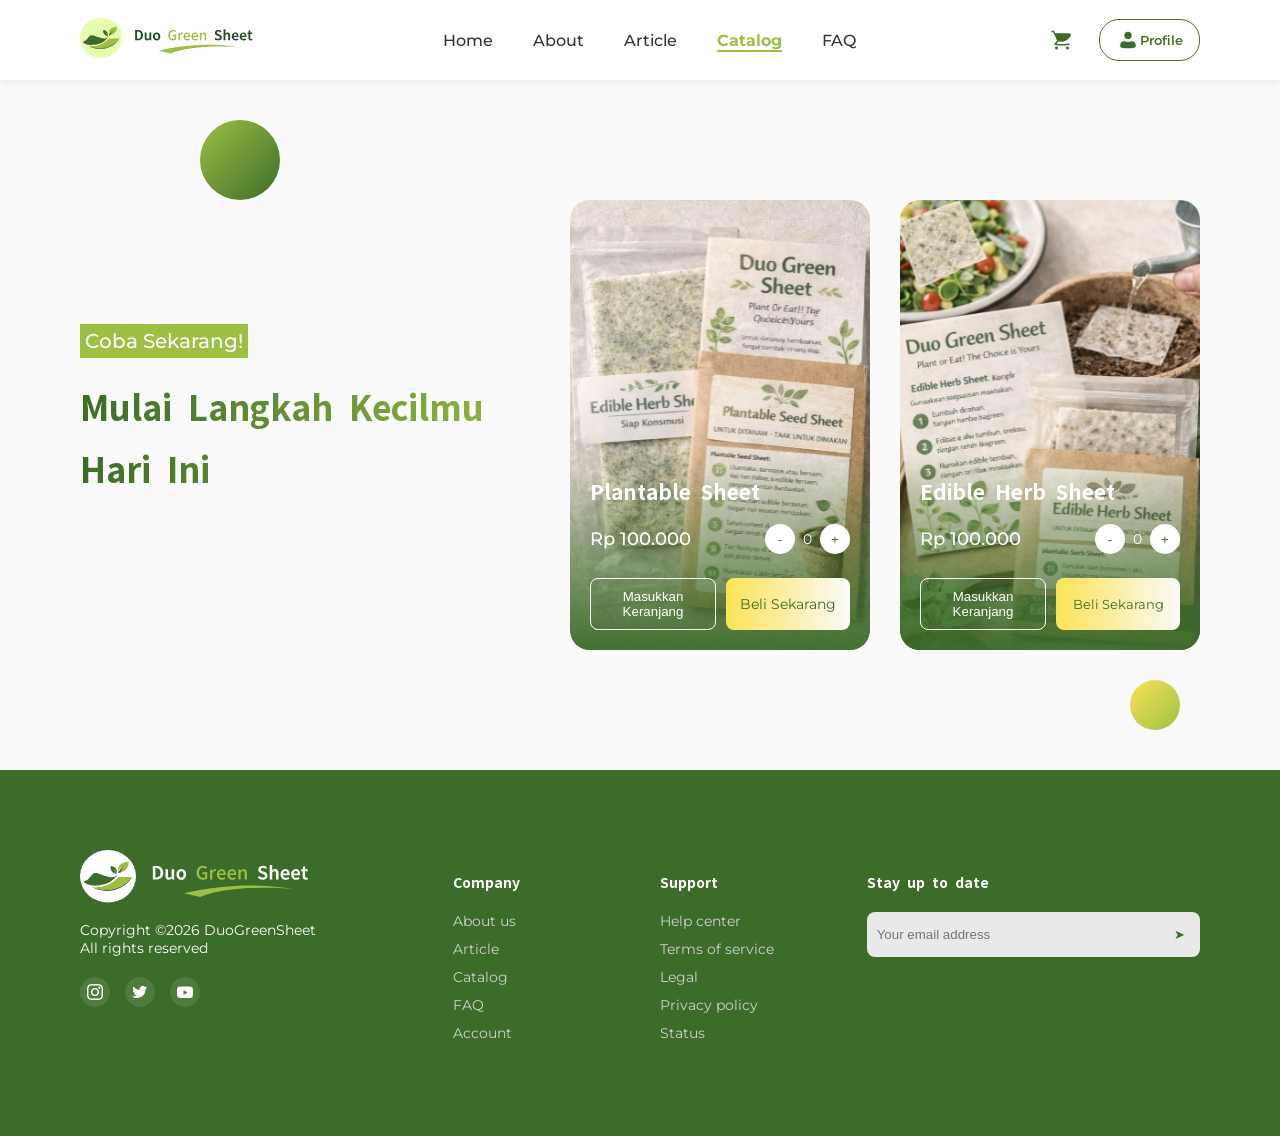
==== commit b987d078: "new update" ====
--- a/catalog.html
+++ b/catalog.html
@@ -11,7 +11,6 @@
 
 <body>
 
-<!-- NAVBAR (SAMA PERSIS HOME) -->
 <nav class="navbar">
     <div class="logo">
         <img src="LogoNavbar.svg">
@@ -29,7 +28,7 @@
         <button class="icon-btn">
             <img src="Icon/Shopping-cart.svg">
         </button>
-        <button class="btn-profile">
+        <button class="btn-profile" onclick="window.location.href='profile.html'">
             <img src="Icon/User.svg"> Profile
         </button>
     </div>
@@ -65,8 +64,8 @@
             </div>
 
                 <div class="catalog-btns">
-                    <button class="btn-cart">Masukkan Keranjang</button>
-                    <button class="btn-buy">Beli Sekarang</button>
+                    <button class="btn-cart" onclick="addToCart()">Masukkan Keranjang</button>
+                    <a href="detailpemesanan.html" class="btn-buy">Beli Sekarang</a>
                 </div>
             </div>
         </div>
@@ -169,4 +168,4 @@
 </script>
 
 </body>
-</html>+</html>
--- a/style.css
+++ b/style.css
@@ -956,11 +956,17 @@
 
 .btn-buy {
     flex: 1;
+    display: flex;
+    align-items: center;
     background: linear-gradient(to right, #FBE357, #FAFAFA);
     border: none;
     color: #3C6C29;
     padding: 10px;
     border-radius: 8px;
+    justify-content: center;
+    text-align: center;
+    text-decoration: none;
+    font-family: 'Montserrat', sans-serif;
 }
 
 /* DECOR */
@@ -1312,4 +1318,70 @@
     color: white;
     border: none;
     font-weight: 700;
-}+}
+
+/* DETAIL ARTICLE */
+.main-content {
+    max-width: 1100px;
+    margin: 20px auto;
+    padding: 20px;
+    font-family: 'Montserrat', sans-serif;
+}
+
+.hero-image {
+    width: 100%;
+    border-radius: 15px;
+    margin-bottom: 30px;
+    box-shadow: 0 4px 10px rgba(0,0,0,0.05);
+}
+
+/* Artikel Styling */
+.badge-date {
+    background-color: #c5d8a4;
+    color: white;
+    padding: 5px 15px;
+    border-radius: 4px;
+    font-size: 0.8rem;
+    display: inline-block;
+    margin-bottom: 10px;
+}
+
+.main-content h1 { 
+    color: #4a6d36; 
+    font-size: 2rem; 
+    margin-bottom: 20px; 
+    line-height: 1.3; 
+}
+
+/* Grid Layout Manfaat Ekonomi */
+.content-split {
+    display: grid;
+    grid-template-columns: 1fr 1.2fr;
+    gap: 35px;
+    margin: 35px 0;
+    align-items: start;
+}
+
+.image-2 {
+    width: 100%;
+    border-radius: 12px;
+}
+
+/* Sumber Links */
+.sources { margin-top: 50px; border-top: 1px solid #eee; padding-top: 20px; }
+.source-list {
+    display: flex;
+    flex-wrap: wrap;
+    gap: 10px;
+    margin-top: 15px;
+}
+
+.source-list a {
+    background: #f0f4f0;
+    color: #5b8e44;
+    text-decoration: none;
+    font-size: 0.75rem;
+    padding: 6px 14px;
+    border-radius: 20px;
+    border: 1px solid #dce8dc;
+}
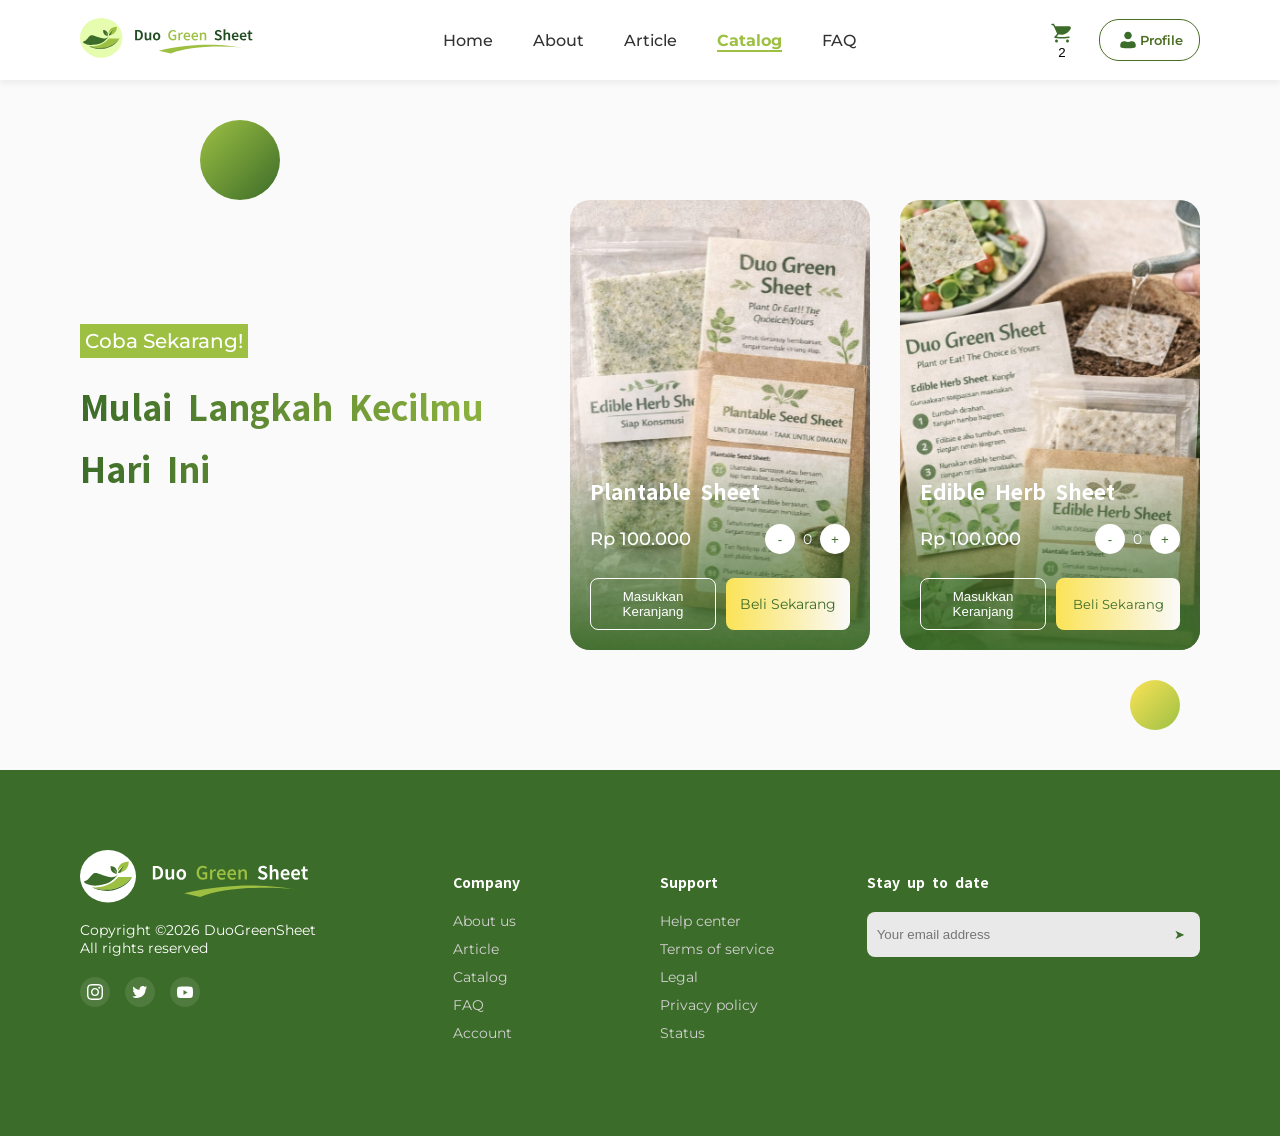
==== commit 56122e27: "new update" ====
--- a/catalog.html
+++ b/catalog.html
@@ -26,7 +26,10 @@
 
     <div class="nav-actions">
         <button class="icon-btn">
-            <img src="Icon/Shopping-cart.svg">
+            <div class="cart-anchor">
+            <img src="Icon/Shopping-cart.svg" width="24">
+            <span id="cart-count">2</span>
+            </div>
         </button>
         <button class="btn-profile" onclick="window.location.href='profile.html'">
             <img src="Icon/User.svg"> Profile
@@ -146,23 +149,48 @@
     </div>
 </footer>
 <script>
-document.querySelectorAll('.qty').forEach(qtyBox => {
-    const minus = qtyBox.querySelector('.minus');
-    const plus = qtyBox.querySelector('.plus');
-    const count = qtyBox.querySelector('.count');
+let totalInCart = 0;
+const cartDisplay = document.getElementById('cart-count');
 
-    let value = 1;
+// 1. Logika tombol Plus & Minus per produk
+document.querySelectorAll('.catalog-card').forEach(card => {
+    const minus = card.querySelector('.minus');
+    const plus = card.querySelector('.plus');
+    const countDisplay = card.querySelector('.count');
+    const btnCart = card.querySelector('.btn-cart');
+
+    let currentQty = 1; // Default mulai dari 1 sesuai UI kamu
 
     plus.addEventListener('click', () => {
-        value++;
-        count.textContent = value;
+        currentQty++;
+        countDisplay.textContent = currentQty;
     });
 
     minus.addEventListener('click', () => {
-        if (value > 1) {
-            value--;
-            count.textContent = value;
+        if (currentQty > 1) {
+            currentQty--;
+            countDisplay.textContent = currentQty;
         }
+    });
+
+    // 2. Logika Update Navbar saat klik "Masukkan Keranjang"
+    btnCart.addEventListener('click', () => {
+        totalInCart += currentQty;
+        
+        // Update tampilan navbar
+        cartDisplay.textContent = totalInCart;
+
+        // Efek animasi "Pop" pada badge
+        cartDisplay.classList.add('bump');
+        setTimeout(() => {
+            cartDisplay.classList.remove('bump');
+        }, 300);
+
+        // Optional: Reset qty produk kembali ke 1 setelah dimasukkan
+        currentQty = 1;
+        countDisplay.textContent = currentQty;
+        
+        alert('Produk berhasil ditambahkan!');
     });
 });
 </script>
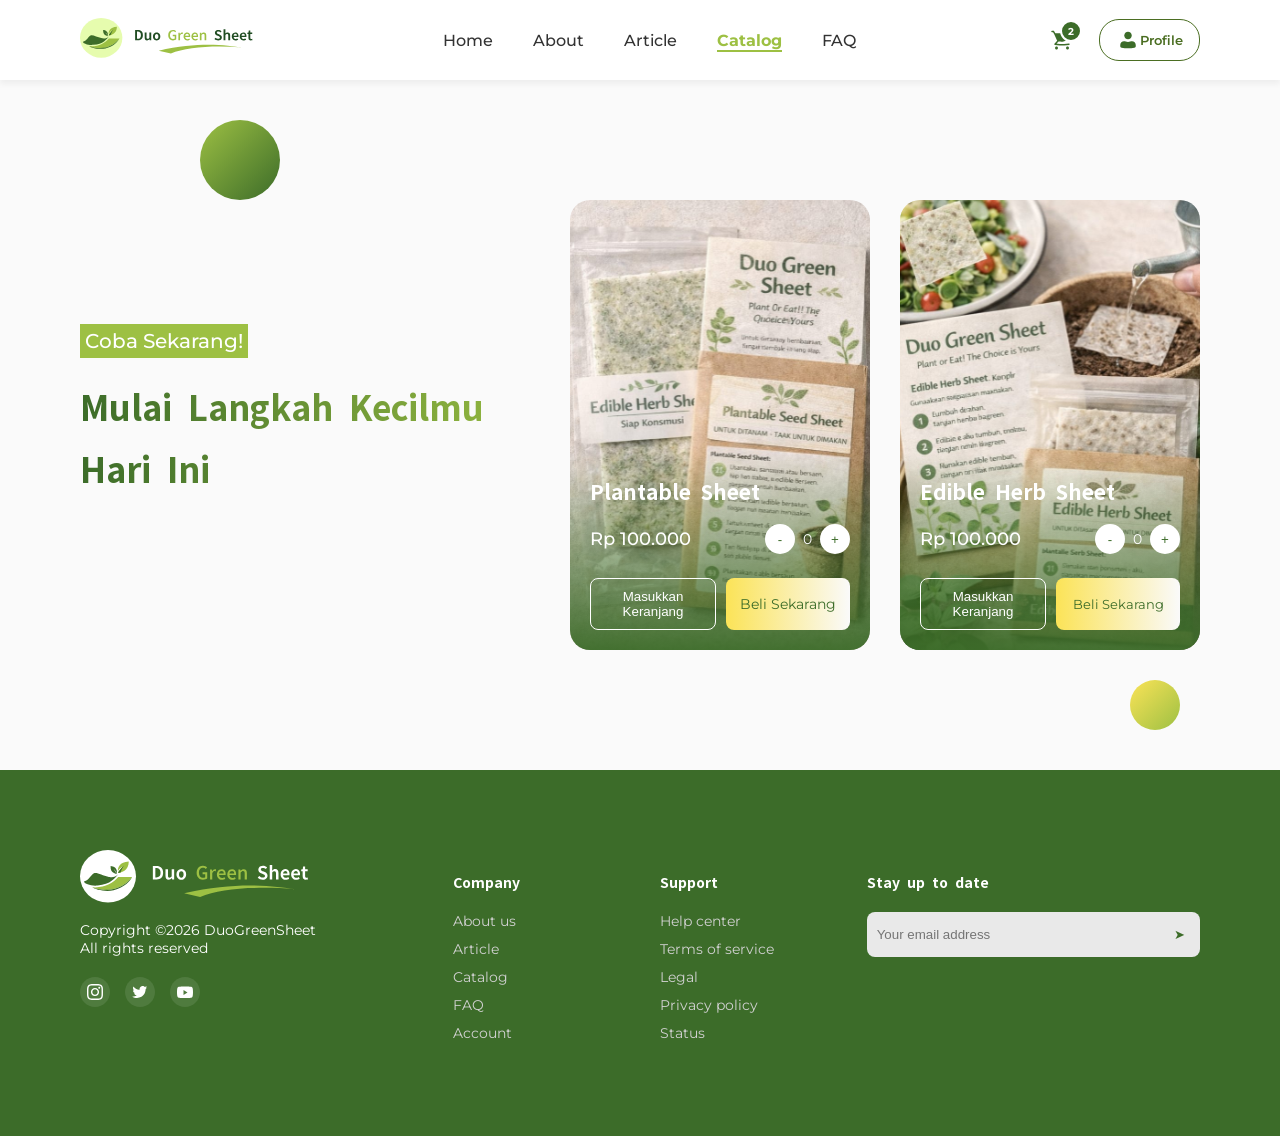
==== commit 17f91a5c: "catalog.html update" ====
--- a/catalog.html
+++ b/catalog.html
@@ -21,7 +21,7 @@
         <li><a href="about.html">About</a></li>
         <li><a href="article.html">Article</a></li>
         <li><a href="catalog.html" class="active">Catalog</a></li>
-        <li><a href="#">FAQ</a></li>
+        <li><a href="Faq.html">FAQ</a></li>
     </ul>
 
     <div class="nav-actions">
--- a/style.css
+++ b/style.css
@@ -1007,6 +1007,52 @@
     transition: 0.2s;
 }
 
+/* Posisi Badge Keranjang */
+.cart-wrapper {
+    position: relative;
+    display: inline-block;
+}
+
+#cart-count {
+    position: absolute;
+    top: -8px;
+    right: -8px;
+    background-color: #3C6C29; /* Warna hijau tua khas brand kamu */
+    color: white;
+    font-size: 10px;
+    font-weight: bold;
+    width: 18px;
+    height: 18px;
+    border-radius: 50%;
+    display: flex;
+    align-items: center;
+    justify-content: center;
+    font-family: 'Montserrat', sans-serif;
+    border: 2px solid white; /* Biar terlihat terpisah dari icon */
+    transition: transform 0.3s cubic-bezier(0.175, 0.885, 0.32, 1.275);
+}
+.cart-anchor {
+    position: relative; /* KUNCI: Biar span nempel di sini */
+    display: flex;
+    align-items: center;
+    justify-content: center;
+}
+.cart-container-nav {
+    position: relative; /* Kunci badge ke sini */
+    display: flex;
+    align-items: center;
+}
+
+/* Animasi saat angka bertambah */
+.bump {
+    transform: scale(1.3);
+}
+/* Munculkan badge hanya jika angka > 0 */
+#cart-count.active {
+    display: flex;
+}
+
+
 /* ===== DETAIL PRODUK SECTION ===== */
 /* BACK BUTTON */
 .back-btn {
